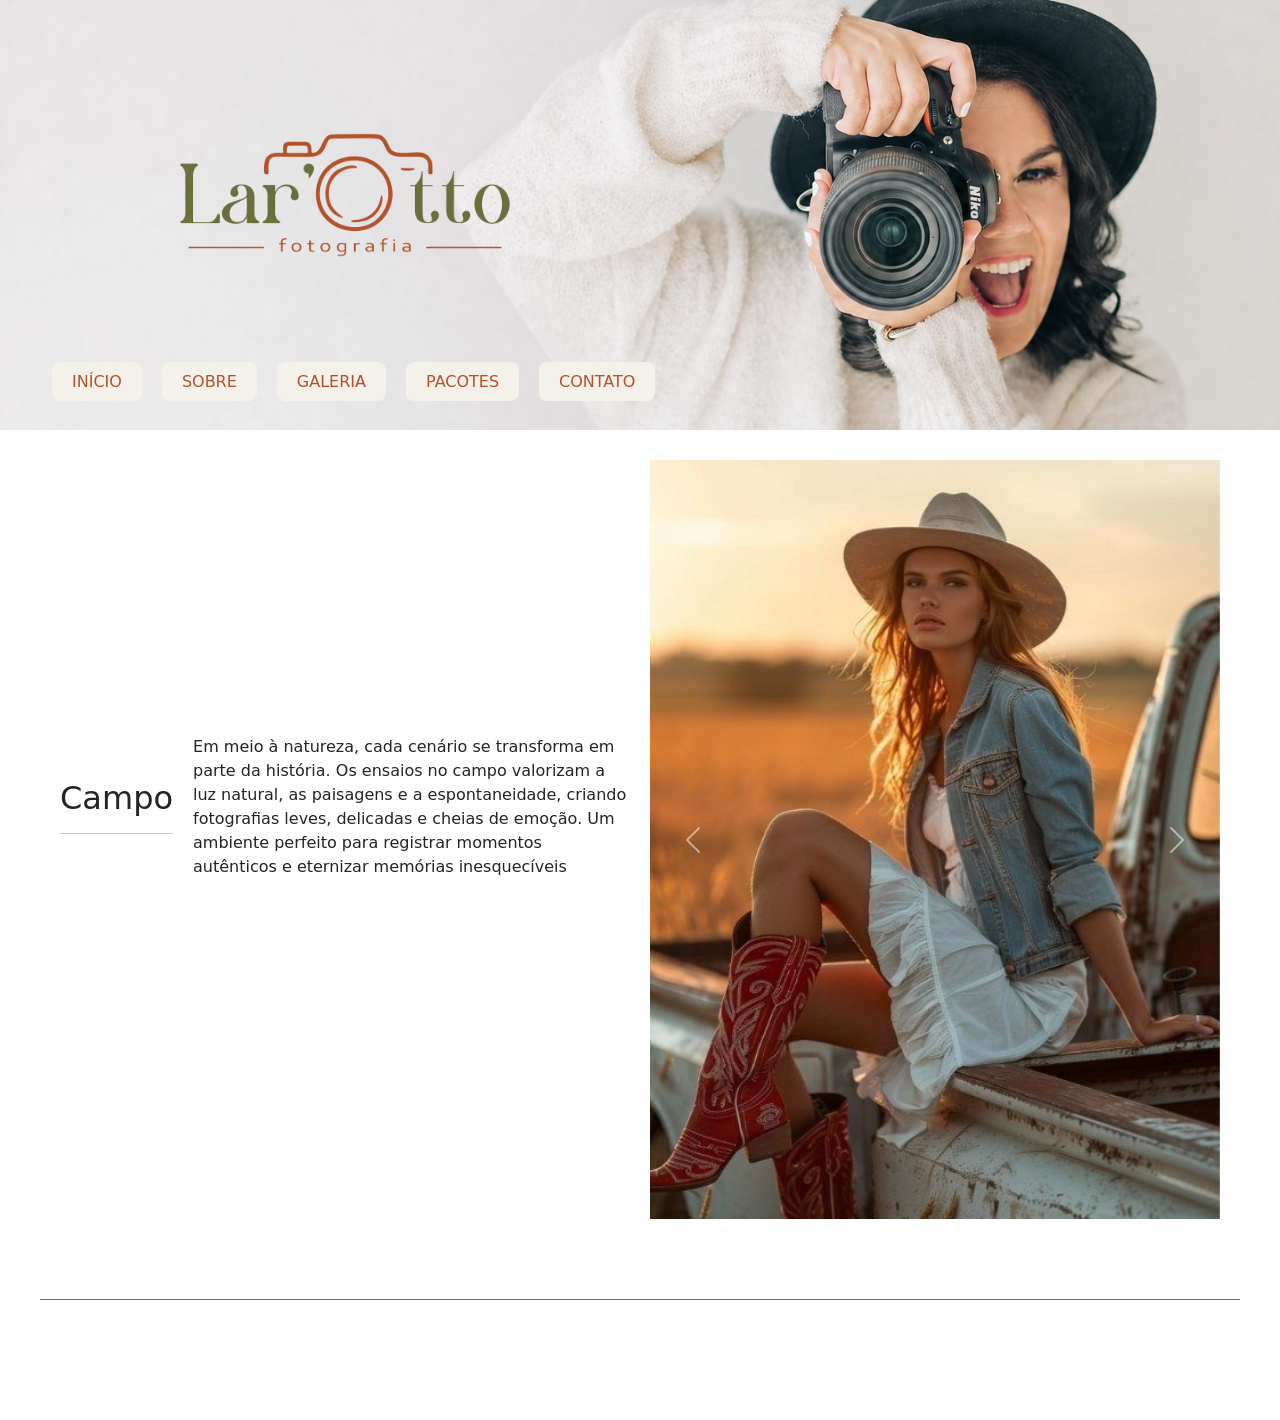
==== campo.html @ 9a79681c "primeira_versao" ====
<!DOCTYPE html>
<html lang="pt-br">
<head>
    <meta charset="UTF-8">
    <meta name="viewport" content="width=device-width, initial-scale=1.0">
    <link rel="shortcut icon" href="imagens/favicon/favicon.png" type="image/x-icon">
    <title>Lar'Otto • Campo</title>
    <link rel="stylesheet" href="style.css">
    <link href="https://cdn.jsdelivr.net/npm/bootstrap@5.3.8/dist/css/bootstrap.min.css" rel="stylesheet" integrity="sha384-sRIl4kxILFvY47J16cr9ZwB07vP4J8+LH7qKQnuqkuIAvNWLzeN8tE5YBujZqJLB" crossorigin="anonymous">
    <script src="https://cdn.jsdelivr.net/npm/bootstrap@5.3.8/dist/js/bootstrap.bundle.min.js" integrity="sha384-FKyoEForCGlyvwx9Hj09JcYn3nv7wiPVlz7YYwJrWVcXK/BmnVDxM+D2scQbITxI" crossorigin="anonymous"></script>
</head>
<body>
    <header>
        <img class="logo" src="imagens/logo/logo.png" alt="Lar'Otto'">
        <ul>
            <li><a class="menu" href="index.html">INÍCIO</a></li>
            <li><a class="menu" href="index.html#sobre">SOBRE</a></li>
            <li><a class="menu" href="index.html#galeria">GALERIA</a></li>
            <li><a class="menu" href="index.html#pacotes">PACOTES</a></li>
            <li><a class="menu" href="index.html#contato">CONTATO</a></li>
        </ul>
    </header>
    <main>
        <div class="descricao-carrossel">
            <div class="titulo-descricao">
                <div>
                    <h2>Campo</h2>
                    <hr>
                </div>
                <div>
                    <p>Em meio à natureza, cada cenário se transforma em parte da história. Os ensaios no campo valorizam a luz natural, as paisagens e a espontaneidade, criando fotografias leves, delicadas e cheias de emoção. Um ambiente perfeito para registrar momentos autênticos e eternizar memórias inesquecíveis</p>
                </div>
            </div>
            <div class="carrossel-ajuste">
                <div id="carouselExampleAutoplaying" class="carousel slide" data-bs-ride="carousel">
                    <div class="carousel-inner">
                        <div class="carousel-item active">
                            <img src="imagens/Fotos Campo/2bd59d98c7389266a62df22ed428ca5d.jpg" class="d-block w-100"
                                alt="campo 1">
                        </div>
                        <div class="carousel-item">
                            <img src="imagens/Fotos Campo/3471efa9d6f7203ea20ab95968b14813.jpg" class="d-block w-100"
                                alt="campo 2">
                        </div>
                        <div class="carousel-item">
                            <img src="imagens/Fotos Campo/5167da14bfbef52cf6982c831f339a1c.jpg" class="d-block w-100"
                                alt="campo 3">
                        </div>
                        <div class="carousel-item">
                            <img src="imagens/Fotos Campo/c6b20793b2b92577bc85f599b5734120.jpg" class="d-block w-100"
                                alt="campo 4">
                        </div>
                        <div class="carousel-item">
                            <img src="imagens/Fotos Campo/d4d68248edb9eeb97ff9e1f8356acce7.jpg" class="d-block w-100"
                                alt="campo 5">
                        </div>
                        <div class="carousel-item">
                            <img src="imagens/Fotos Campo/de78d8607f535694f38a190bb50339a8.jpg" class="d-block w-100"
                                alt="campo 6">
                        </div>
                        <div class="carousel-item">
                            <img src="imagens/Fotos Campo/e269ad7b4b0672f68625052e138740c7.jpg" class="d-block w-100"
                                alt="campo 7">
                        </div>
                        <div class="carousel-item">
                            <img src="imagens/Fotos Campo/f0a6f8c5d8d6436a2abebd2537f4a1a2.jpg" class="d-block w-100"
                                alt="campo 8">
                        </div>
                    </div>
                    <button class="carousel-control-prev" type="button" data-bs-target="#carouselExampleAutoplaying"
                        data-bs-slide="prev">
                        <span class="carousel-control-prev-icon" aria-hidden="true"></span>
                        <span class="visually-hidden">Previous</span>
                    </button>
                    <button class="carousel-control-next" type="button" data-bs-target="#carouselExampleAutoplaying"
                        data-bs-slide="next">
                        <span class="carousel-control-next-icon" aria-hidden="true"></span>
                        <span class="visually-hidden">Next</span>
                    </button>
                </div>
            </div>
        </div>
    </main>
    <footer>

    </footer>
</body>
</html>
---- style.css ----
@import url('https://fonts.googleapis.com/css2?family=Montserrat:ital,wght@0,100..900;1,100..900&display=swap');

body {
    background-color: #f4f1ea;
    font-family: "Montserrat", sans-serif;
    color: #4b2e20;
    line-height: 1.6;
    margin: 0;
    padding: 0;
}
header {
    display: flex;
    flex-direction: column;
    align-items: flex-start;
    padding: 20px;
    background-image: url('imagens/capa/capa-header.png');
    background-size: cover;
    background-position: center;
}
header ul{
    color: #b4522a;
    list-style: none;
    display: flex;
    align-items: flex-start;
    gap: 20px;
}
header ul li a {
    text-decoration: none;
    color: #b4522a;
    background-color: #f4f1ea;
    padding: 10px 20px;
    border-radius: 8px;
}
.menu:hover {
    color: #6b6f3c; 
}
.logo {
    height: 350px;
    width: auto;
    margin-left: 150px;
}
main {
    max-width: 1200px;
    margin: 0 auto;
    padding: 30px 20px;
}
.sobre {
    display: flex;
    align-items: center;
    gap: 40px;
    margin: 60px;
}
.foto {
    width: 400px;
    height: 400px;
    border-radius: 60px;
}
.galeria{
    display:grid;
    grid-template-columns:repeat(4, 1fr);
    gap:20px;
    margin-bottom: 60px;
}
.capa-galeria{
    position:relative;
    overflow:hidden;
    border-radius:8px;
}
.capa-galeria img{
    width:100%;
    height:350px;
    object-fit:cover;
    display:block;
}
.descricao{
    position:absolute;
    top:50%;
    left:0;
    width:100%;
    transform:translateY(-50%);
    background:rgba(0,0,0,.35);
    color:white;
    text-align:center;
    padding:15px 0;
    font-size:18px;
    letter-spacing:2px;
}
hr {
    margin-bottom: 30px;
}
.carrossel-ajuste {
    margin: 0 auto;
    flex: 1;
}
.titulo-descricao {
    display: flex;
    align-items: center;
    gap: 20px;
    flex: 1;
    margin-bottom: 50px;
}
.descricao-carrossel{
    display: flex;
    align-items: center;
    justify-content: center;
    gap: 20px;
    max-width: 1200px;
}
#carouselExampleAutoplaying{
    width: 100%;
}
#carouselExampleAutoplaying img{
    object-fit: cover;
}
.descricao-pacote {
    display: flex;
    align-items: center;
    justify-content: space-between;
    padding: 40px 0;
    border-bottom: 1px solid #6b6f3c;
    gap: 40px;
}
.texto-pacote {
    flex: 2;
}
.preco {
    flex: 1;
    text-align: center;
}
.preco h3 {
    font-size: 2rem;
    color: #b4522a;
}
.img-pacote {
    flex: 1;
    display: flex;
    justify-content: flex-end;
}
.img-pacote img {
    width: 220px;
    height: 220px;
    object-fit: cover;
    border-radius: 10px;
}
.texto-pacote h3 {
    color: #b4522a;
}
.texto-pacote ul {
    list-style: none;
}
.contato {
    max-width: 1100px;
    margin: 30px auto;
    padding: 0 20px;
}
.contato-secao {
    display: flex;
    justify-content: space-between;
    align-items: flex-start;
    gap: 70px;
}
.info-contato {
    flex: 1;
    border-right: 1px solid #6b6f3c;
    padding-right: 50px;
}
.info-contato p {
    margin-bottom: 40px;
    color: #b4522a;
}
.info {
    margin-bottom: 30px;
}
.info h4 {
    margin-bottom: 6px;
    text-transform: uppercase;
    letter-spacing: 2px;
    font-size: 12px;
}
.form-contato {
    flex: 1.5;
}
.form-contato div {
    display: flex;
    flex-direction: column;
    margin-bottom: 20px;
}
.form-contato label {
    margin-bottom: 8px;
    font-size: 12px;
    letter-spacing: 1px;
}
.form-contato input {
    padding: 15px;
    border: 1px solid #6b6f3c;
    font-size: 16px;
    outline: none;
}
.form-contato input:focus {
    border-color: #b4522a;
}
.form-contato button {
    margin-top: 15px;
    padding: 15px 40px;
    border: none;
    border-radius: 10px;
    background-color: #b4522a;
    color: #f4f1ea;
    font-size: 16px;
    transition: .3s;
}
.form-contato button:hover {
    background: #6b6f3c;
}
footer {
    max-width: 1200px;
    margin: 50px auto 0;
    padding: 60px 20px;
    display: flex;
    justify-content: space-between;
    align-items: flex-start;
    gap: 60px;
    border-top: 1px solid #6b6f3c;
    line-height: 0.8;
}
.endereco, .logo-footer, .menu-footer {
    flex: 1;
}
.logo-footer {
    text-align: center;
}
.logo-footer img {
    width: 180px;
    margin-bottom: 20px;
}
.endereco p {
    margin-bottom: 8px;
    color: #b4522a;
}
.menu-footer ul {
    list-style: none;
    padding: 0;
}
.menu-footer li {
    margin-bottom: 12px;
}
.menu-footer a {
    text-decoration: none;
    color: #b4522a;
    transition: .3s;
}
.menu-footer a:hover {
    color: #6b6f3c;
}
.menu-footer {
    flex: 1;
    display: flex;
    justify-content: flex-end;
}
.menu-footer nav {
    text-align: left;
}



@media (max-width: 768px) {
    .menu {
        padding: 8px 12px;
        font-size: 12px;
        white-space: nowrap;
    }
    header {
        align-items: center;
        padding: 20px;
    }
    .logo {
        height: 180px;
        width: auto;
        margin: 0;
        align-self: flex-start;
    }
      header ul {
        display: flex;
        flex-wrap: wrap;
        gap: 6px;
        padding: 0;
        margin: 10px 0;
        width: 100%;
    }
    header ul li {
        flex: 1;
        min-width: 60px;
    }
    header ul li a {
        display: block;
        text-align: center;
        padding: 6px 4px;
        font-size: 10px;
    }
    .sobre {
        flex-direction: column;
        text-align: center;
        margin: 30px 0;
    }
    .foto {
        width: 100%;
        height: auto;
        max-width: 100%;
    }
    .galeria {
        grid-template-columns: repeat(2, 1fr);
        gap: 5px;
    }
    .capa-galeria img {
        height: 500px;
    }
    .descricao-pacote {
        flex-direction: column;
        text-align: center;
        gap: 20px;
    }
    .texto-pacote {
        width: 100%;
        flex: none;
    }
    .img-pacote {
        justify-content: center;
    }
    .img-pacote img {
        width: 100%;
        max-width: 220px;
        height: auto;
    }
    .contato-secao {
        flex-direction: column;
        gap: 30px;
    }
    .info-contato {
        border-right: none;
        border-bottom: 1px solid #6b6f3c;
        padding-right: 0;
        padding-bottom: 30px;
    }
    .form-contato {
        width: 100%;
    }
    .form-contato input {
        width: 100%;
        box-sizing: border-box;
    }
    .form-contato button {
        width: 100%;
    }
    footer {
        flex-direction: column;
        align-items: center;
        text-align: center;
        gap: 2px;
    }
    .menu-footer {
        justify-content: center;
    }
    .menu-footer nav {
        text-align: center;
    }
    .logo-footer img {
        width: 140px;
    }
    .descricao-carrossel {
        flex-direction: column;
        align-items: center;
    }
}
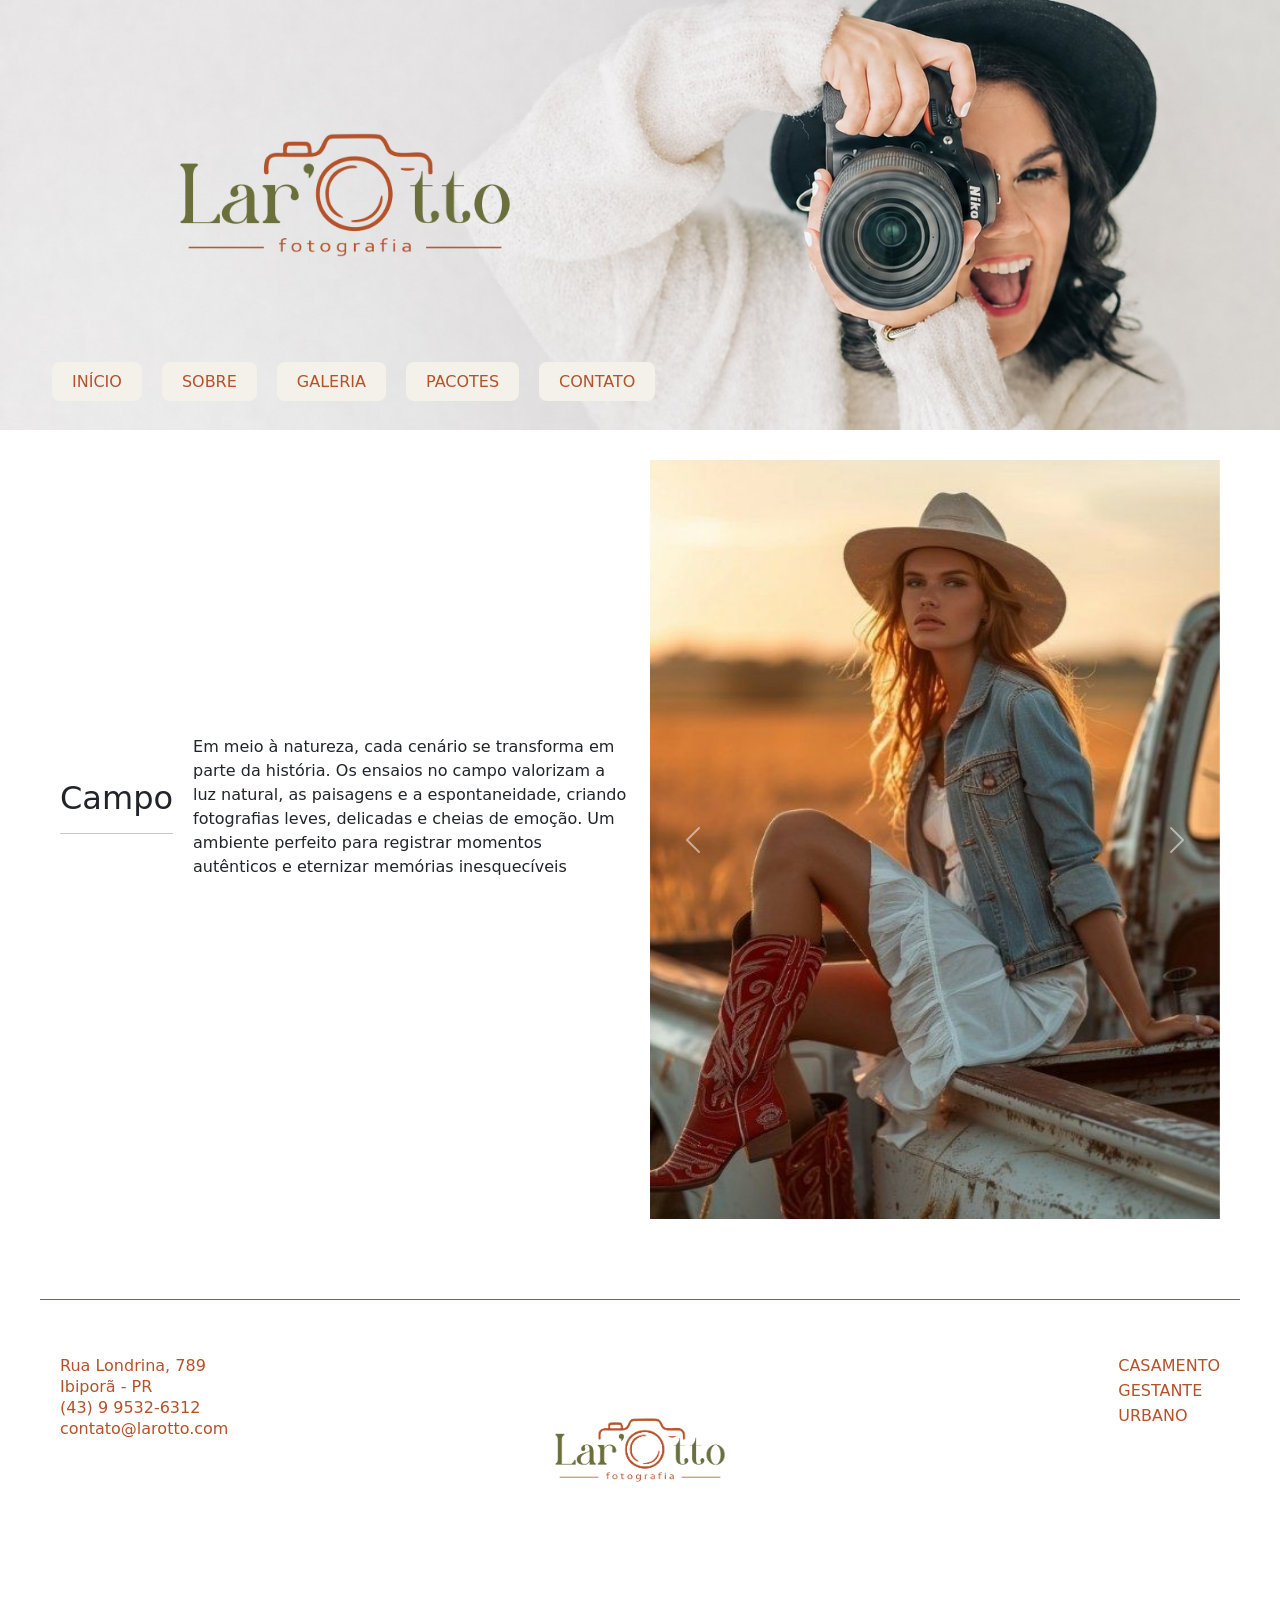
==== commit 768a95f3: "versao_final" ====
--- a/campo.html
+++ b/campo.html
@@ -82,7 +82,24 @@
         </div>
     </main>
     <footer>
-
+        <div class="endereco">
+            <p>Rua Londrina, 789</p>
+            <p>Ibiporã - PR</p>
+            <p>(43) 9 9532-6312</p>
+            <p>contato@larotto.com</p>
+        </div>
+        <div class="logo-footer">
+            <img src="imagens/logo/logo.png" alt="Lar'Otto Fotografia">
+        </div>
+        <div class="menu-footer">
+            <nav>
+                <ul>
+                    <li><a class="menu" href="casamento.html">CASAMENTO</a></li>
+                    <li><a class="menu" href="gestante.html">GESTANTE</a></li>
+                    <li><a class="menu" href="urbano.html">URBANO</a></li>
+                </ul>
+            </nav>
+        </div>
     </footer>
 </body>
 </html>
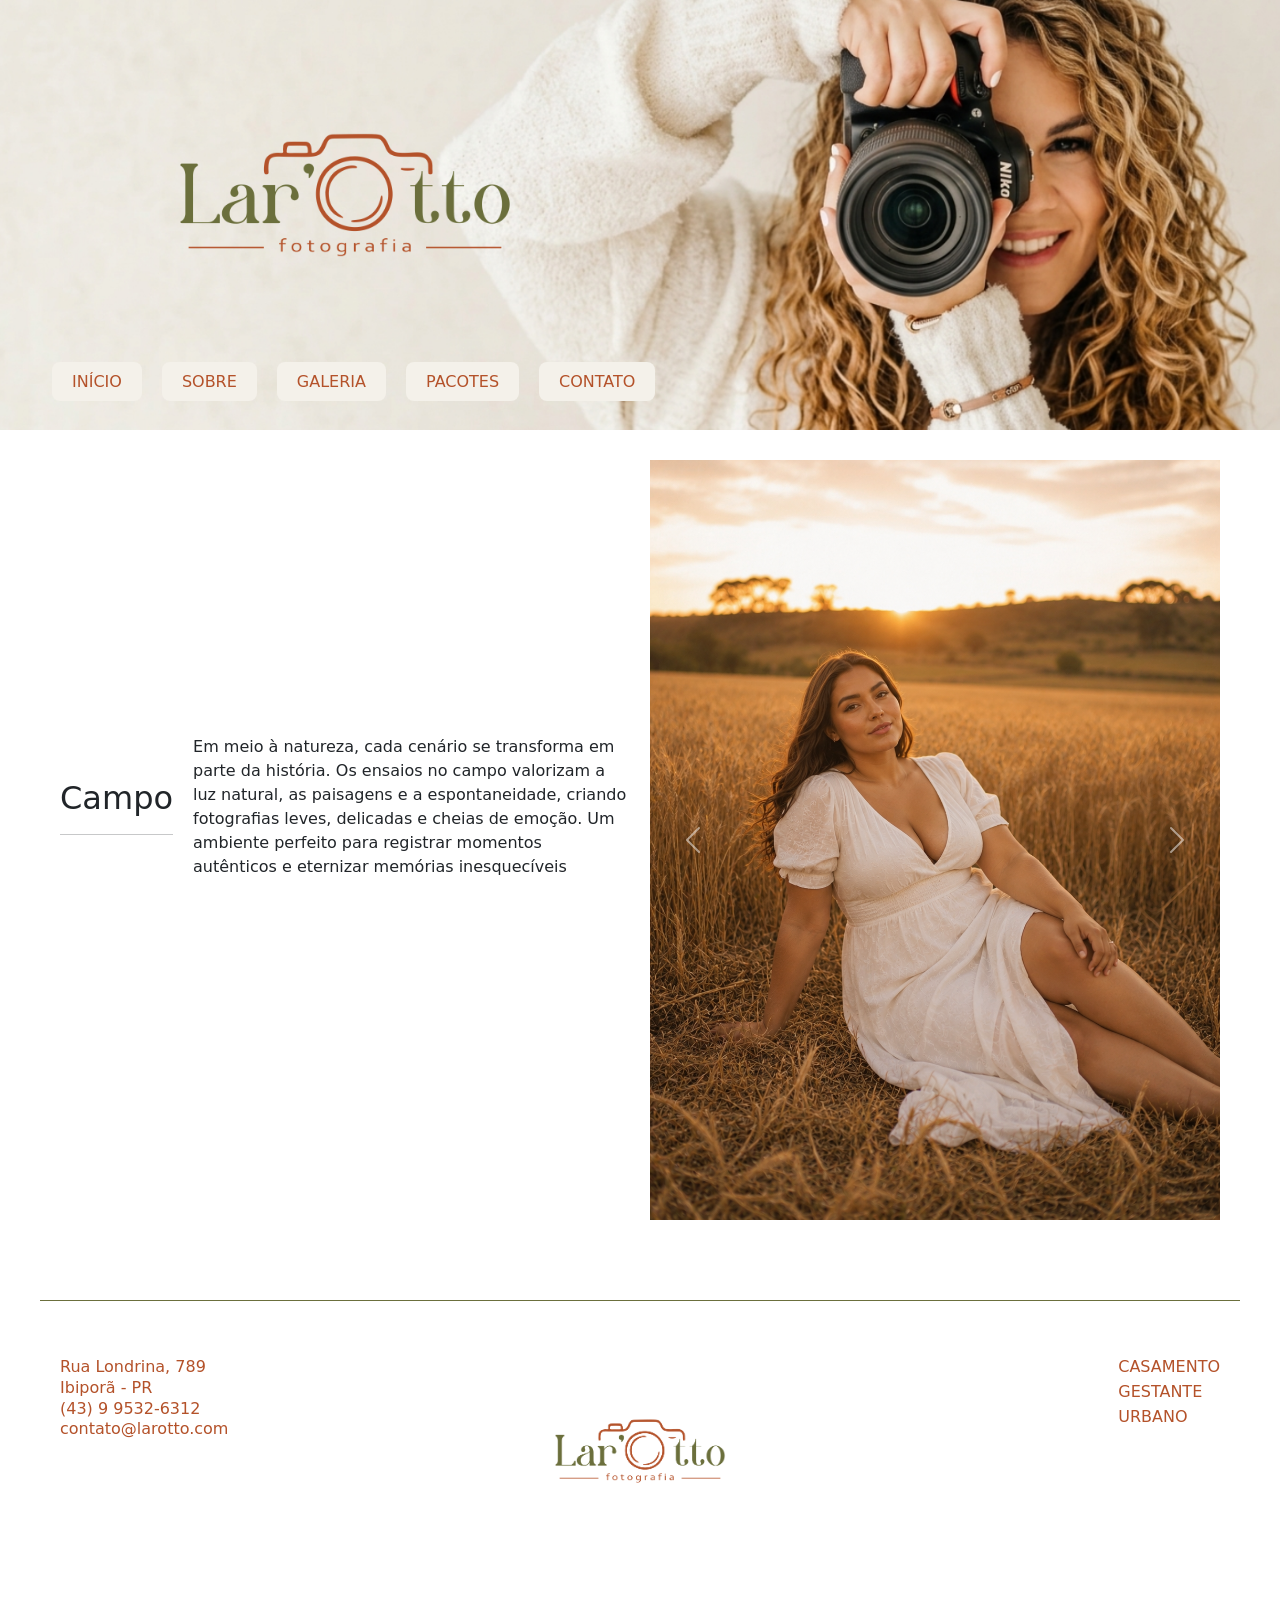
==== commit cb3031b2: "Alterações" ====
--- a/campo.html
+++ b/campo.html
@@ -35,35 +35,31 @@
                 <div id="carouselExampleAutoplaying" class="carousel slide" data-bs-ride="carousel">
                     <div class="carousel-inner">
                         <div class="carousel-item active">
-                            <img src="imagens/Fotos Campo/2bd59d98c7389266a62df22ed428ca5d.jpg" class="d-block w-100"
+                            <img src="imagens/Fotos Campo/file_000000003720720e8e8a6aa6df68c9bf.png" class="d-block w-100"
                                 alt="campo 1">
                         </div>
                         <div class="carousel-item">
-                            <img src="imagens/Fotos Campo/3471efa9d6f7203ea20ab95968b14813.jpg" class="d-block w-100"
-                                alt="campo 2">
-                        </div>
-                        <div class="carousel-item">
-                            <img src="imagens/Fotos Campo/5167da14bfbef52cf6982c831f339a1c.jpg" class="d-block w-100"
+                            <img src="imagens/Fotos Campo/file_0000000064f4720eaf616bbbf5a0885f.png" class="d-block w-100"
                                 alt="campo 3">
                         </div>
                         <div class="carousel-item">
-                            <img src="imagens/Fotos Campo/c6b20793b2b92577bc85f599b5734120.jpg" class="d-block w-100"
+                            <img src="imagens/Fotos Campo/file_00000000815471f581a38d89bab91dcf.png" class="d-block w-100"
                                 alt="campo 4">
                         </div>
                         <div class="carousel-item">
-                            <img src="imagens/Fotos Campo/d4d68248edb9eeb97ff9e1f8356acce7.jpg" class="d-block w-100"
+                            <img src="imagens/Fotos Campo/file_000000009084720e92041ee5ba6d3e0d.png" class="d-block w-100"
                                 alt="campo 5">
                         </div>
                         <div class="carousel-item">
-                            <img src="imagens/Fotos Campo/de78d8607f535694f38a190bb50339a8.jpg" class="d-block w-100"
+                            <img src="imagens/Fotos Campo/file_00000000aeec720ea4adc13aaf1ccf3a.png" class="d-block w-100"
                                 alt="campo 6">
                         </div>
                         <div class="carousel-item">
-                            <img src="imagens/Fotos Campo/e269ad7b4b0672f68625052e138740c7.jpg" class="d-block w-100"
+                            <img src="imagens/Fotos Campo/file_00000000ca4071f5b4177da5c6f387ed.png" class="d-block w-100"
                                 alt="campo 7">
                         </div>
                         <div class="carousel-item">
-                            <img src="imagens/Fotos Campo/f0a6f8c5d8d6436a2abebd2537f4a1a2.jpg" class="d-block w-100"
+                            <img src="imagens/Fotos Campo/file_00000000e574720e81f77c184e11727a.png" class="d-block w-100"
                                 alt="campo 8">
                         </div>
                     </div>
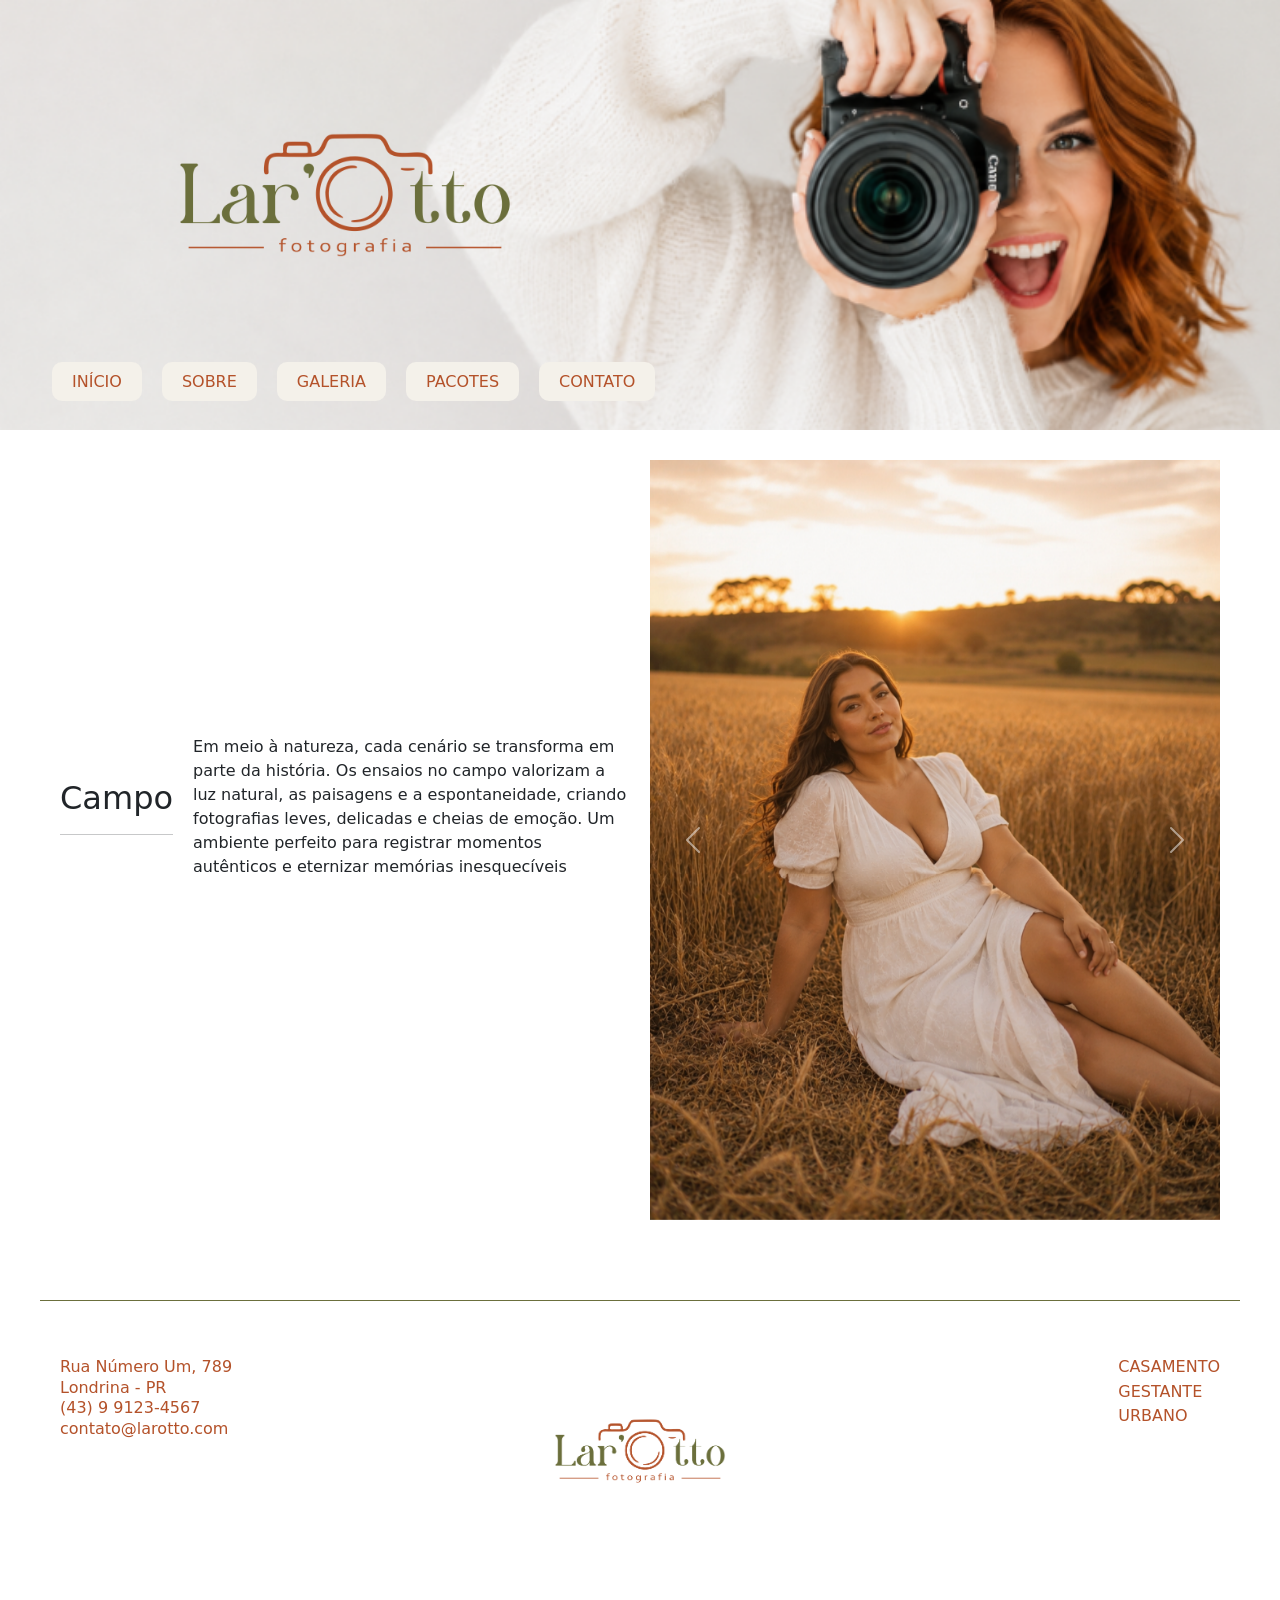
==== commit bfba746b: "melhora-site" ====
--- a/campo.html
+++ b/campo.html
@@ -79,9 +79,9 @@
     </main>
     <footer>
         <div class="endereco">
-            <p>Rua Londrina, 789</p>
-            <p>Ibiporã - PR</p>
-            <p>(43) 9 9532-6312</p>
+            <p>Rua Número Um, 789</p>
+            <p>Londrina - PR</p>
+            <p>(43) 9 9123-4567</p>
             <p>contato@larotto.com</p>
         </div>
         <div class="logo-footer">
--- a/style.css
+++ b/style.css
@@ -29,7 +29,7 @@
     color: #b4522a;
     background-color: #f4f1ea;
     padding: 10px 20px;
-    border-radius: 8px;
+    border-radius: 10px;
 }
 .menu:hover {
     color: #6b6f3c; 
@@ -144,6 +144,7 @@
 }
 .texto-pacote h3 {
     color: #b4522a;
+    margin-left: 30px;
 }
 .texto-pacote ul {
     list-style: none;
@@ -322,6 +323,8 @@
     .texto-pacote {
         width: 100%;
         flex: none;
+        text-align: left;
+        margin-left: 120px;
     }
     .img-pacote {
         justify-content: center;
